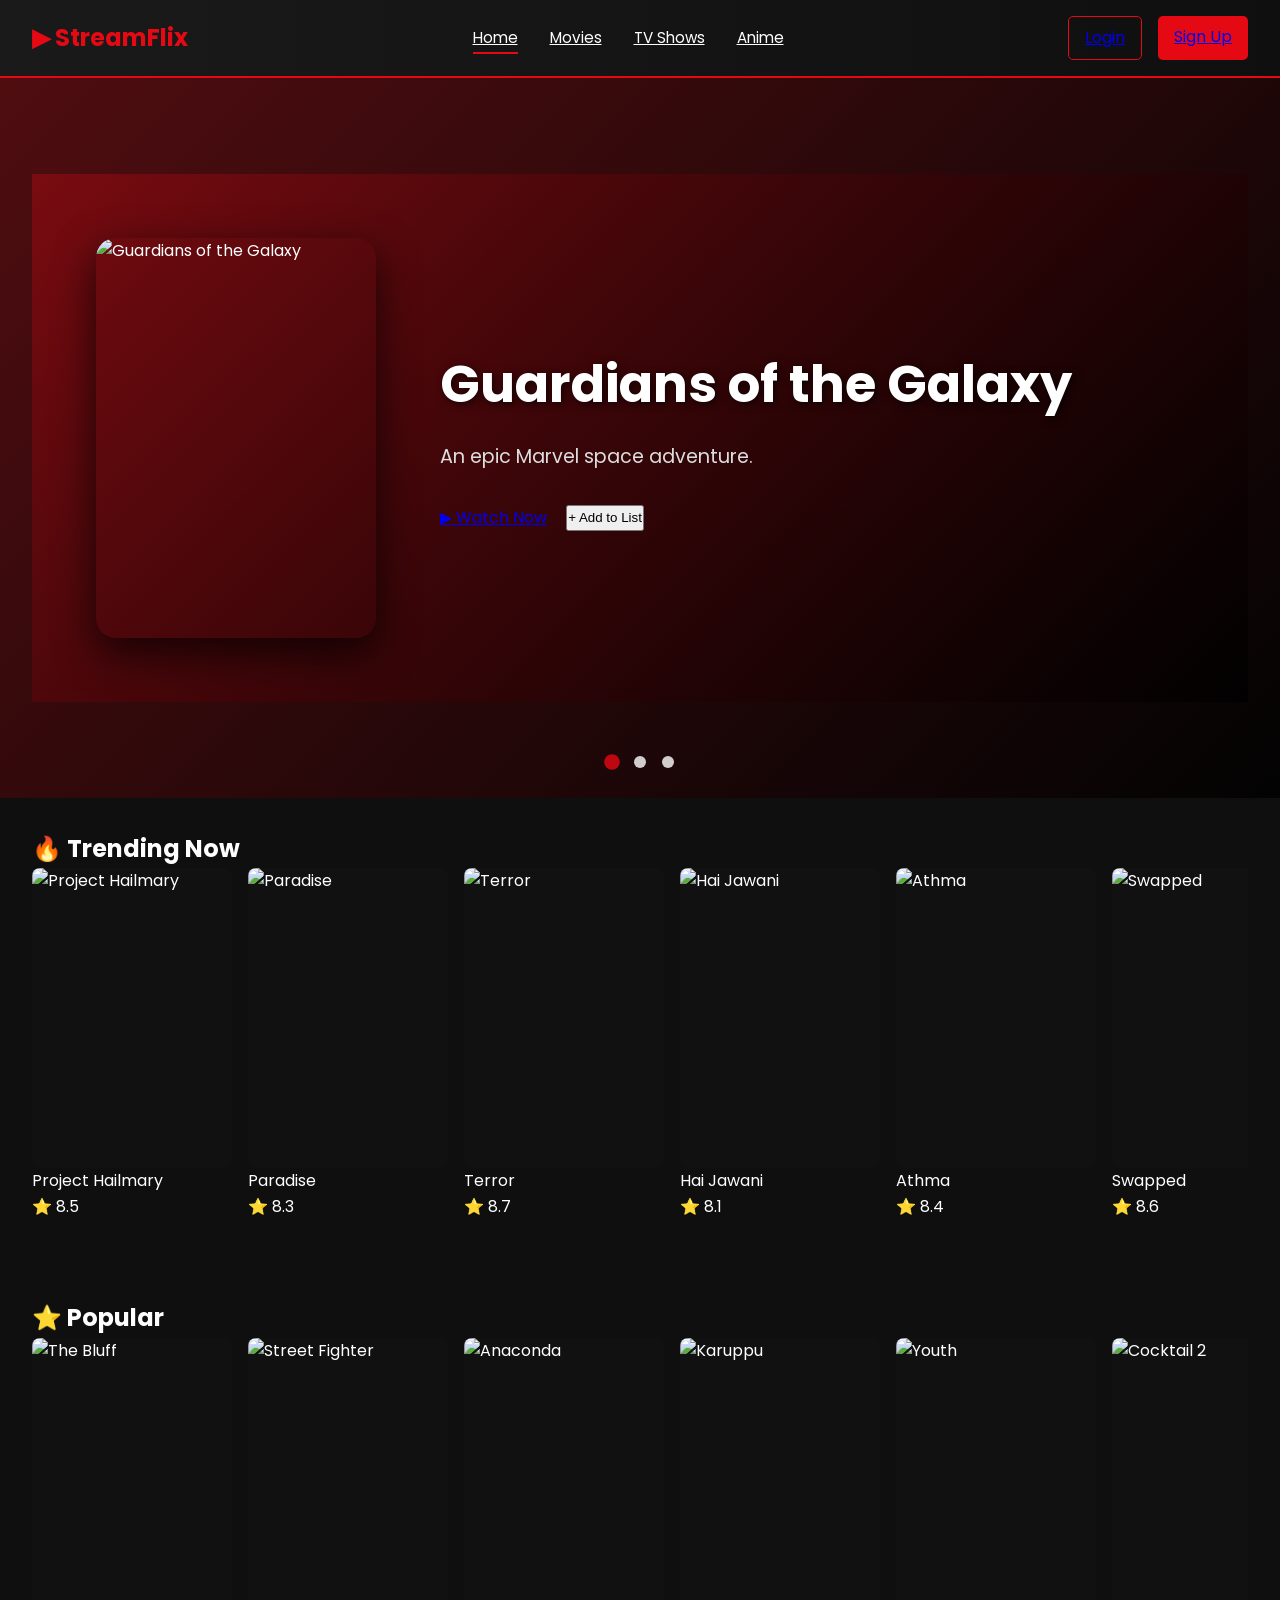
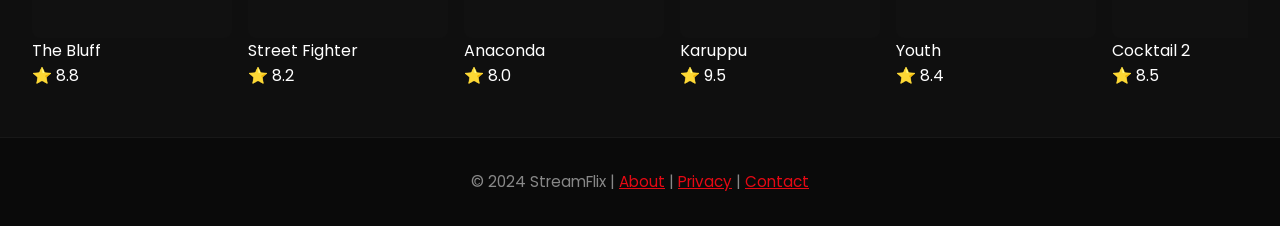
==== index.html @ f0f39991 "Initial commit" ====
<!DOCTYPE html>
<html lang="en">
<head>
    <meta charset="UTF-8">
    <meta name="viewport" content="width=device-width, initial-scale=1.0">
    <title>StreamFlix - Movies & Shows</title>
    <link href="https://fonts.googleapis.com/css2?family=Poppins:wght@600;700&display=swap" rel="stylesheet">
    <link rel="stylesheet" href="style.css">
    <link rel="stylesheet" href="slider.css">
</head>
<body>
    <!-- Navigation -->
    <nav class="navbar">
        <div class="nav-brand">▶ StreamFlix</div>
        <ul class="nav-menu">
            <li><a href="index.html" class="active">Home</a></li>
            <li><a href="movies.html">Movies</a></li>
            <li><a href="tvshows.html">TV Shows</a></li>
            <li><a href="anime.html">Anime</a></li>
        </ul>
        <div class="nav-auth">
            <a href="login.html" class="btn-login">Login</a>
            <a href="signup.html" class="btn-signup">Sign Up</a>
        </div>
    </nav>

    <!-- Hero Slider -->
    <section class="hero" data-slider="slide">
        <input type="radio" name="slide" id="slide1" checked>
        <input type="radio" name="slide" id="slide2">
        <input type="radio" name="slide" id="slide3">

        <div class="slider-wrapper">
            <div class="slider">
                <!-- Slide 1 -->
                <div class="slide">
                    <img src="https://upload.wikimedia.org/wikipedia/en/thumb/3/33/Guardians_of_the_Galaxy_%28film%29_poster.jpg/250px-Guardians_of_the_Galaxy_%28film%29_poster.jpg" alt="Guardians of the Galaxy">
                    <div class="slide-content">
                        <h1>Guardians of the Galaxy</h1>
                        <p>An epic Marvel space adventure.</p>
                        <div class="hero-buttons">
                            <a href="player.html?movie=Guardians of the Galaxy" class="btn-primary">▶ Watch Now</a>
                            <button class="btn-secondary">+ Add to List</button>
                        </div>
                    </div>
                </div>

                <!-- Slide 2 -->
                <div class="slide">
                    <img src="https://preview.redd.it/spiderman-brand-new-day-concept-poster-v0-90occncknsgf1.jpeg?auto=webp&s=f101024e4b8e7c2a72f3ad297567a1ccb210f119" alt="Spider-Man">
                    <div class="slide-content">
                        <h1>Spider-Man Brand New Day</h1>
                        <p>Battle between light and darkness.</p>
                        <div class="hero-buttons">
                            <a href="player.html?movie=Spider-Man" class="btn-primary">▶ Watch Now</a>
                            <button class="btn-secondary">+ Add to List</button>
                        </div>
                    </div>
                </div>

                <!-- Slide 3 -->
                <div class="slide">
                    <img src="https://preview.redd.it/what-do-you-want-to-see-most-in-avengers-doomsday-v0-flc2pue4pdqf1.jpeg?auto=webp&s=c9530c15562750a2f856744afa5f92a88c89a5f5" alt="Avengers">
                    <div class="slide-content">
                        <h1>Avengers Doomsday</h1>
                        <p>Marvel thriller experience.</p>
                        <div class="hero-buttons">
                            <a href="pages/player.html?movie=Avengers" class="btn-primary">▶ Watch Now</a>
                            <button class="btn-secondary">+ Add to List</button>
                        </div>
                    </div>
                </div>
            </div>
        </div>

        <!-- Slider Navigation -->
        <div class="slider-nav">
            <label for="slide1" class="slider-dot"></label>
            <label for="slide2" class="slider-dot"></label>
            <label for="slide3" class="slider-dot"></label>
        </div>
    </section>

    <!-- Trending Now Section -->
    <section class="anime-section">
        <h2>🔥 Trending Now</h2>
        <div class="scroll-container">
            <a href="player.html?movie=Project Hailmary" class="scroll-card">
                <div class="card-image">
                    <img src="https://encrypted-tbn0.gstatic.com/images?q=tbn:ANd9GcRBcioW2vsIKd-ZIs477imI2_GEKXqJrVHQrg&s" alt="Project Hailmary">
                    <div class="card-overlay">
                        <button class="play-icon">▶</button>
                    </div>
                </div>
                <div class="card-title">Project Hailmary</div>
                <div class="card-rating">⭐ 8.5</div>
            </a>

            <a href="player.html?movie=Paradise" class="scroll-card">
                <div class="card-image">
                    <img src="https://cdn.district.in/movies-assets/images/cinema/The-Paradise_Poster-2c67d280-75d9-11f0-8df3-db01d1baa444.jpg" alt="Paradise">
                    <div class="card-overlay">
                        <button class="play-icon">▶</button>
                    </div>
                </div>
                <div class="card-title">Paradise</div>
                <div class="card-rating">⭐ 8.3</div>
            </a>

            <a href="player.html?movie=Terror" class="scroll-card">
                <div class="card-image">
                    <img src="https://encrypted-tbn0.gstatic.com/images?q=tbn:ANd9GcTHAkRx8SAqqfTHfLy3w0Ti-vhT5By474fc2Q&s" alt="Terror">
                    <div class="card-overlay">
                        <button class="play-icon">▶</button>
                    </div>
                </div>
                <div class="card-title">Terror</div>
                <div class="card-rating">⭐ 8.7</div>
            </a>

            <a href="player.html?movie=Hai Jawani" class="scroll-card">
                <div class="card-image">
                    <img src="https://cdn.district.in/movies-assets/images/cinema/Hai-Jawani-Toh-Ishq-Hona-Hai_Cover-ea143d50-4d0b-11f1-ab00-2bad8ba2a996.jpg" alt="Hai Jawani">
                    <div class="card-overlay">
                        <button class="play-icon">▶</button>
                    </div>
                </div>
                <div class="card-title">Hai Jawani</div>
                <div class="card-rating">⭐ 8.1</div>
            </a>

            <a href="player.html?movie=Athma" class="scroll-card">
                <div class="card-image">
                    <img src="https://i.ytimg.com/vi/vEbxDNum6qU/maxresdefault.jpg" alt="Athma">
                    <div class="card-overlay">
                        <button class="play-icon">▶</button>
                    </div>
                </div>
                <div class="card-title">Athma</div>
                <div class="card-rating">⭐ 8.4</div>
            </a>

            <a href="player.html?movie=Swapped" class="scroll-card">
                <div class="card-image">
                    <img src="https://dnm.nflximg.net/api/v6/mAcAr9TxZIVbINe88xb3Teg5_OA/AAAABWy559RcK_PTwyt5V8CttlzLTkTy3cL6qH5QWCn32JVSv22ynH2OghNn5Aw58WtPgfqC7fvyrW8QZIBTL5_FaH18kTXhejs95BYx.jpg?r=0c6" alt="Swapped">
                    <div class="card-overlay">
                        <button class="play-icon">▶</button>
                    </div>
                </div>
                <div class="card-title">Swapped</div>
                <div class="card-rating">⭐ 8.6</div>
            </a>
        </div>
    </section>

    <!-- Popular Section -->
    <section class="anime-section">
        <h2>⭐ Popular</h2>
        <div class="scroll-container">
            <a href="player.html?movie=The Bluff" class="scroll-card">
                <div class="card-image">
                    <img src="https://m.media-amazon.com/images/M/MV5BZDVlYWM2YjAtZTUxMS00OWEwLWI4YWMtNmFhMjU3MDY4OGJkXkEyXkFqcGc@._V1_FMjpg_UX1000_.jpg" alt="The Bluff">
                    <div class="card-overlay">
                        <button class="play-icon">▶</button>
                    </div>
                </div>
                <div class="card-title">The Bluff</div>
                <div class="card-rating">⭐ 8.8</div>
            </a>

            <a href="pages/player.html?movie=Street Fighter" class="scroll-card">
                <div class="card-image">
                    <img src="https://cdn.kinocheck.com/i/ti20j6m42f.jpg" alt="Street Fighter">
                    <div class="card-overlay">
                        <button class="play-icon">▶</button>
                    </div>
                </div>
                <div class="card-title">Street Fighter</div>
                <div class="card-rating">⭐ 8.2</div>
            </a>

            <a href="pages/player.html?movie=Anaconda" class="scroll-card">
                <div class="card-image">
                    <img src="https://encrypted-tbn0.gstatic.com/images?q=tbn:ANd9GcSwXG9XTp2FjR9X4eqUIfO8uK3W_-uOKTthZA&s" alt="Anaconda">
                    <div class="card-overlay">
                        <button class="play-icon">▶</button>
                    </div>
                </div>
                <div class="card-title">Anaconda</div>
                <div class="card-rating">⭐ 8.0</div>
            </a>

            <a href="pages/player.html?movie=Karuppu" class="scroll-card">
                <div class="card-image">
                    <img src="https://jp-cineplex.s3.amazonaws.com/images/1778427294094_mv5bnge3nmy3n2itytyyyi00mmnmlthhmdutywyxyjgxyjhjzdu5xkeyxkfqcgc_v1_.jpg" alt="Karuppu">
                    <div class="card-overlay">
                        <button class="play-icon">▶</button>
                    </div>
                </div>
                <div class="card-title">Karuppu</div>
                <div class="card-rating">⭐ 9.5</div>
            </a>

            <a href="pages/player.html?movie=Youth" class="scroll-card">
                <div class="card-image">
                    <img src="https://m.media-amazon.com/images/M/MV5BN2Q4MDRlMjItNWY5ZC00MGIxLTg3MGQtYTdlOTE5MTY1N2M1XkEyXkFqcGc@._V1_.jpg" alt="Youth">
                    <div class="card-overlay">
                        <button class="play-icon">▶</button>
                    </div>
                </div>
                <div class="card-title">Youth</div>
                <div class="card-rating">⭐ 8.4</div>
            </a>

            <a href="pages/player.html?movie=Cocktail 2" class="scroll-card">
                <div class="card-image">
                    <img src="https://images.bhaskarassets.com/web2images/521/2026/02/20/whatsapp-image-2026-02-20-at-134949_1771576032.jpeg" alt="Cocktail 2">
                    <div class="card-overlay">
                        <button class="play-icon">▶</button>
                    </div>
                </div>
                <div class="card-title">Cocktail 2</div>
                <div class="card-rating">⭐ 8.5</div>
            </a>
        </div>
    </section>

    <!-- Footer -->
    <footer class="footer">
    <p>&copy; 2024 StreamFlix | <a href="about.html">About</a> | <a href="privacy.html">Privacy</a> | <a href="#">Contact</a></p>
</footer>

    <script src="slider.js"></script>
    <script src="player.js"></script>

</body>
</html>
---- style.css ----
:root{
  --bg: #0f0f0f;
  --surface: #111;
  --accent: #e50914;
  --muted: #bbb;
  --glass: rgba(255,255,255,0.05);
  --glass-2: rgba(255,255,255,0.1);
  --gold: #ffd700;
  --page-max-width: 1400px;
}

/* ======== GLOBAL ======== */
*{margin:0;padding:0;box-sizing:border-box}
html,body{height:100%}
body{
  font-family: 'Poppins', sans-serif;
  background: var(--bg);
  color:#fff;
  line-height:1.6;
  overflow-x:hidden;
}

/* ======== NAVBAR ======== */
.navbar{
  background: linear-gradient(90deg,#1a1a1a 0%, #0f0f0f 100%);
  padding:1rem 2rem;
  display:flex;
  justify-content:space-between;
  align-items:center;
  border-bottom:2px solid var(--accent);
  position:sticky;
  top:0;
  z-index:1000;
  flex-wrap:wrap;
}
.nav-brand{font-size:1.5rem;font-weight:700;color:var(--accent)}
.nav-menu{display:flex;list-style:none;gap:2rem}
.nav-menu a{position:relative;font-size:0.95rem;transition:0.25s;color:inherit}
.nav-menu a::after{
  content:'';position:absolute;bottom:-6px;left:0;width:0;height:2px;background:var(--accent);transition:0.25s;
}
.nav-menu a:hover::after,.nav-menu a.active::after{width:100%}
.nav-auth{display:flex;gap:1rem}
.btn-login{border:1px solid var(--accent);padding:0.5rem 1rem;border-radius:5px;transition:0.25s}
.btn-login:hover{background:var(--accent);color:#fff}
.btn-signup{background:var(--accent);padding:0.5rem 1rem;border-radius:5px;transition:0.25s}
.btn-signup:hover{background:#b20710;transform:scale(1.05)}

/* ======== HERO / SLIDER ======== */
.hero{
  width:100%;
  height:80vh;
  position:relative;
  background: linear-gradient(135deg, rgba(229,9,20,0.3), rgba(0,0,0,0.8)),
              url('https://via.placeholder.com/1200x500?text=Hero+Banner') center/cover no-repeat;
  padding:6rem 2rem;
  color:#fff;
  overflow:hidden;
  animation:fadeIn .8s ease-in;
}
@keyframes fadeIn{from{opacity:0}to{opacity:1}}
.hero-content{max-width:520px}
.hero h1{font-size:3rem;margin-bottom:1rem}
.hero p{font-size:1.1rem;color:var(--muted);margin-bottom:1.5rem}
.hero-btns{display:flex;gap:1rem;flex-wrap:wrap}

/* small slider logic (keeps compatibility if you use radio inputs) */
.slider{width:300%;height:100%;display:flex;transition:0.5s}
.slide{width:100%;flex-shrink:0;display:flex;align-items:center;gap:3rem;padding:3rem}
.slide img{width:280px;height:400px;border-radius:20px;object-fit:cover;box-shadow:0 10px 30px rgba(0,0,0,0.6);transition:0.4s}
.slide img:hover{transform:scale(1.05)}
.slide-content h1{font-size:2.5rem;margin-bottom:0.5rem}
.slide-content p{font-size:1.05rem;color:var(--muted);margin-bottom:1rem}
.play-btn{padding:12px 26px;border-radius:30px;border:none;background:var(--accent);color:#fff;cursor:pointer;transition:0.25s}
.play-btn:hover{background:#fff;color:#000;transform:scale(1.03)}

/* radio-driven slider (if you use inputs with ids #slide1 #slide2 #slide3) */
#slide1:checked ~ .slider{transform:translateX(0)}
#slide2:checked ~ .slider{transform:translateX(-100%)}
#slide3:checked ~ .slider{transform:translateX(-200%)}

/* slider nav dots container (use .slider-nav in markup) */
.slider-nav{position:absolute;bottom:20px;left:50%;transform:translateX(-50%);display:flex;gap:.5rem}
.slider-nav label{width:12px;height:12px;background:#fff;border-radius:50%;display:inline-block;cursor:pointer;opacity:.8}

/* ======== SECTIONS & PAGE LAYOUT ======== */
.section{display:flex;flex-direction:column;align-items:center;justify-content:center;width:100%;padding:40px 60px;box-sizing:border-box}
.page-header{max-width:var(--page-max-width);width:100%;margin:40px auto 0;padding:0 60px;box-sizing:border-box;text-align:center}
.page-header h1{font-size:2.5rem;margin-bottom:16px}
.page-header img{width:100%;height:350px;object-fit:cover;border-radius:10px;display:block}

/* ======== MOVIES GRID ======== */
.movies-grid{
  width:100%;
  max-width:var(--page-max-width);
  display:grid;
  grid-template-columns:repeat(auto-fit,minmax(220px,1fr));
  gap:24px;
  padding:40px 60px;
  box-sizing:border-box;
  margin:0 auto;
}
.card{
  background:var(--surface);
  border-radius:12px;
  overflow:hidden;
  transition:transform .25s, box-shadow .25s;
  text-align:center;
  display:flex;
  flex-direction:column;
}
.card:hover{transform:scale(1.05);box-shadow:0 10px 30px rgba(0,0,0,0.6)}
.card img{width:100%;height:320px;object-fit:cover;display:block}
.card-info{padding:14px}
.card-info h3{color:#fff;margin-bottom:8px;font-size:1.05rem}
.card-info p{color:var(--muted);font-size:.95rem}

/* horizontal scroll container (used on home index) */
.movies-container{display:flex;gap:1rem;overflow-x:auto;padding-bottom:1rem;scroll-behavior:smooth}
.movies-container::-webkit-scrollbar{height:8px}
.movies-container::-webkit-scrollbar-thumb{background:var(--accent);border-radius:6px}

/* ======== AUTH BOX ======== */
.auth-section{min-height:calc(100vh - 80px);display:flex;align-items:center;justify-content:center;padding:2rem}
.auth-box{background:var(--glass);border:1px solid var(--glass-2);padding:2.5rem;border-radius:10px;width:100%;max-width:420px;backdrop-filter:blur(6px)}
.auth-box h1{font-size:1.6rem;margin-bottom:.5rem}
.auth-box p{color:#aaa;margin-bottom:1rem}
.auth-box form{display:flex;flex-direction:column;gap:1rem}
.auth-box input{padding:.75rem;border-radius:6px;border:1px solid rgba(255,255,255,0.12);background:transparent;color:#fff}
.auth-box input:focus{outline:none;border-color:var(--accent);box-shadow:0 0 8px rgba(229,9,20,0.2)}
.auth-box label{display:flex;align-items:center;gap:.5rem;color:#aaa}
.auth-box button{margin-top:.5rem}

/* ======== ABOUT & FEATURES ======== */
.about-content{max-width:900px;margin:0 auto;padding:40px 20px}
.features{display:grid;grid-template-columns:repeat(auto-fit,minmax(200px,1fr));gap:1.5rem;margin-top:1.5rem}
.feature{background:rgba(229,9,20,0.08);padding:1.2rem;border-radius:8px;border-left:4px solid var(--accent)}
.feature h3{margin-bottom:.5rem}

/* ======== FOOTER ======== */
.footer{background:#0a0a0a;border-top:1px solid rgba(255,255,255,0.06);padding:2rem;text-align:center;color:#888;font-size:.95rem}
.footer a{color:var(--accent)}
.footer a:hover{color:var(--gold)}

/* ======== ANIME / NETFLIX-STYLE ROWS ======== */
.anime-hero{position:relative;width:100%;height:450px;overflow:hidden;margin-bottom:2rem}
.anime-hero img{width:100%;height:100%;object-fit:cover}
.hero-overlay{position:absolute;inset:0;background:linear-gradient(90deg, rgba(15,15,15,.9) 0%, rgba(15,15,15,.5) 50%, transparent 100%);display:flex;flex-direction:column;justify-content:flex-end;padding:3rem}
.hero-overlay h1{font-size:3.2rem;margin-bottom:1rem;font-weight:700}
.hero-overlay p{font-size:1.05rem;color:var(--muted);margin-bottom:1rem}
.anime-section{max-width:var(--page-max-width);margin:0 auto;padding:2rem}
.scroll-container{display:flex;gap:1rem;overflow-x:auto;scroll-behavior:smooth;padding-bottom:1rem;-webkit-overflow-scrolling:touch}
.scroll-card{flex:0 0 200px;display:block;text-decoration:none;color:inherit;transition:0.25s}
.card-image{position:relative;width:100%;height:300px;border-radius:8px;overflow:hidden;background:#111}
.card-image img{width:100%;height:100%;object-fit:cover;transition:0.4s}
.scroll-card:hover .card-image img{transform:scale(1.15)}
.card-overlay{position:absolute;inset:0;background:linear-gradient(180deg,transparent 0%,rgba(0,0,0,.8)100%);display:flex;align-items:center;justify-content:center;opacity:0;transition:.25s}
.scroll-card:hover .card-overlay{opacity:1}
.play-icon{width:60px;height:60px;background:var(--accent);color:#fff;border-radius:50%;display:flex;align-items:center;justify-content:center;font-size:1.6rem;box-shadow:0 5px 20px rgba(229,9,20,.45)}

/* ======== RESPONSIVE ======== */
@media (max-width:1024px){
  .hero{padding:4rem 1rem;height:60vh}
  .hero h1{font-size:2.2rem}
  .movies-grid{grid-template-columns:repeat(auto-fit,minmax(180px,1fr));padding:30px}
  .card img{height:260px}
  .anime-hero{height:350px}
  .card-image{height:250px}
}
@media (max-width:768px){
  .nav-menu{gap:1rem;font-size:.9rem}
  .hero{padding:3rem 1rem;height:50vh}
  .hero h1{font-size:1.8rem}
  .movies-grid{grid-template-columns:repeat(auto-fill,minmax(140px,1fr));gap:16px;padding:20px}
  .card img{height:210px}
  .card{width:100%}
  .auth-box{padding:1.25rem}
}
@media (max-width:480px){
  .nav-menu{flex-direction:column;gap:.6rem}
  .hero{padding:2rem 1rem;height:38vh}
  .hero h1{font-size:1.4rem}
  .movies-grid{grid-template-columns:repeat(auto-fill,minmax(120px,1fr));gap:10px;padding:16px}
  .card img{height:180px}
  .card{width:100%}
  .scroll-card{flex:0 0 140px}
}
/* ======== RELATED VIDEOS WITH IMAGES ======== */
.related-videos {
    display: flex;
    flex-direction: column;
    gap: 1.2rem;
}

.related-item {
    display: flex;
    gap: 1rem;
    padding: 0.8rem;
    background: rgba(255, 255, 255, 0.03);
    border-radius: 8px;
    cursor: pointer;
    transition: 0.3s;
    text-decoration: none;
    color: inherit;
    border: 1px solid rgba(255, 255, 255, 0.1);
}

.related-item:hover {
    background: rgba(229, 9, 20, 0.15);
    transform: translateX(8px);
    border-color: #e50914;
}

.related-item img {
    width: 70px;
    height: 105px;
    object-fit: cover;
    border-radius: 5px;
    flex-shrink: 0;
    box-shadow: 0 4px 10px rgba(0, 0, 0, 0.5);
}

.related-info {
    flex: 1;
    display: flex;
    flex-direction: column;
    justify-content: center;
}

.related-info h4 {
    font-size: 0.9rem;
    margin: 0 0 0.3rem 0;
    font-weight: 600;
    color: #fff;
    line-height: 1.3;
}

.related-info p {
    font-size: 0.75rem;
    color: #bbb;
    margin: 0;
}

.related-info p strong {
    color: #ffd700;
}

@media (max-width: 768px) {
    .related-item {
        gap: 0.8rem;
        padding: 0.6rem;
    }

    .related-item img {
        width: 60px;
        height: 90px;
    }

    .related-info h4 {
        font-size: 0.85rem;
    }

    .related-info p {
        font-size: 0.7rem;
    }
}
---- slider.css ----
/* ======== UNIVERSAL SLIDER STYLES ======== */

/* Hide all radio inputs */
input[type="radio"][name*="slide"] {
    display: none;
}

/* Slider Container */
[data-slider] {
    position: relative;
    width: 100%;
    overflow: hidden;
}

/* Slider Wrapper */
.slider-wrapper {
    position: relative;
    width: 100%;
    height: 100%;
    overflow: hidden;
}

/* Main Slider */
.slider {
    display: flex;
    width: 300%;
    height: 100%;
    transition: transform 0.8s ease-in-out;
}

/* Individual Slide */
.slide {
    width: 33.333%;
    height: 100%;
    display: flex;
    align-items: center;
    gap: 4rem;
    padding: 4rem;
    background: linear-gradient(135deg, rgba(229,9,20,0.3), rgba(0,0,0,0.8));
    box-sizing: border-box;
    flex-shrink: 0;
}

/* Slide Image */
.slide img {
    width: 280px;
    height: 400px;
    border-radius: 20px;
    object-fit: cover;
    box-shadow: 0 15px 40px rgba(0,0,0,0.7);
    transition: 0.4s;
}

.slide img:hover {
    transform: scale(1.08) rotate(-2deg);
}

/* Slide Content */
.slide-content {
    flex: 1;
    color: white;
}

.slide-content h1 {
    font-size: 3.2rem;
    margin-bottom: 1rem;
    font-weight: 700;
    text-shadow: 2px 2px 8px rgba(0,0,0,0.7);
}

.slide-content p {
    font-size: 1.2rem;
    color: #ddd;
    margin-bottom: 2rem;
    line-height: 1.6;
}

/* Slider Buttons */
.hero-buttons {
    display: flex;
    gap: 1.2rem;
    flex-wrap: wrap;
}

/* Slider Navigation Dots Container */
.slider-nav {
    position: absolute;
    bottom: 30px;
    left: 50%;
    transform: translateX(-50%);
    display: flex;
    gap: 1rem;
    z-index: 100;
}

/* Slider Dots */
.slider-dot {
    width: 14px;
    height: 14px;
    background: rgba(255,255,255,0.5);
    border-radius: 50%;
    cursor: pointer;
    transition: 0.3s;
    display: block;
}

.slider-dot:hover {
    background: rgba(255,255,255,0.8);
    transform: scale(1.15);
}

/* Active Dot Styling */
input[name*="slide"]:nth-child(1):checked ~ .slider-wrapper .slider {
    transform: translateX(0);
}

input[name*="slide"]:nth-child(2):checked ~ .slider-wrapper .slider {
    transform: translateX(-33.333%);
}

input[name*="slide"]:nth-child(3):checked ~ .slider-wrapper .slider {
    transform: translateX(-66.666%);
}

/* Specific dot highlighting */
[data-slider="slide"] input:nth-of-type(1):checked ~ .slider-nav .slider-dot:nth-child(1),
[data-slider="slide"] input:nth-of-type(2):checked ~ .slider-nav .slider-dot:nth-child(2),
[data-slider="slide"] input:nth-of-type(3):checked ~ .slider-nav .slider-dot:nth-child(3),
[data-slider="anime-slide"] input:nth-of-type(1):checked ~ .slider-nav .slider-dot:nth-child(1),
[data-slider="anime-slide"] input:nth-of-type(2):checked ~ .slider-nav .slider-dot:nth-child(2),
[data-slider="anime-slide"] input:nth-of-type(3):checked ~ .slider-nav .slider-dot:nth-child(3),
[data-slider="movies-slide"] input:nth-of-type(1):checked ~ .slider-nav .slider-dot:nth-child(1),
[data-slider="movies-slide"] input:nth-of-type(2):checked ~ .slider-nav .slider-dot:nth-child(2),
[data-slider="movies-slide"] input:nth-of-type(3):checked ~ .slider-nav .slider-dot:nth-child(3),
[data-slider="tvshows-slide"] input:nth-of-type(1):checked ~ .slider-nav .slider-dot:nth-child(1),
[data-slider="tvshows-slide"] input:nth-of-type(2):checked ~ .slider-nav .slider-dot:nth-child(2),
[data-slider="tvshows-slide"] input:nth-of-type(3):checked ~ .slider-nav .slider-dot:nth-child(3) {
    background: #e50914;
    transform: scale(1.3);
}

/* ======== RESPONSIVE ======== */
@media (max-width: 1024px) {
    .slide {
        gap: 2.5rem;
        padding: 3rem;
    }

    .slide img {
        width: 250px;
        height: 350px;
    }

    .slide-content h1 {
        font-size: 2.4rem;
    }

    .slide-content p {
        font-size: 1rem;
    }
}

@media (max-width: 768px) {
    .slide {
        flex-direction: column;
        text-align: center;
        gap: 1.5rem;
        padding: 2rem 1rem;
    }

    .slide img {
        width: 200px;
        height: 280px;
    }

    .slide-content h1 {
        font-size: 1.8rem;
    }

    .slide-content p {
        font-size: 0.95rem;
    }

    .hero-buttons {
        justify-content: center;
    }

    .slider-nav {
        bottom: 20px;
        gap: 0.8rem;
    }

    .slider-dot {
        width: 12px;
        height: 12px;
    }
}

@media (max-width: 480px) {
    .slide {
        flex-direction: column;
        padding: 1.5rem 1rem;
        gap: 1rem;
    }

    .slide img {
        width: 150px;
        height: 210px;
    }

    .slide-content h1 {
        font-size: 1.3rem;
    }

    .slide-content p {
        font-size: 0.85rem;
        margin-bottom: 1rem;
    }

    .hero-buttons {
        flex-direction: column;
        width: 100%;
    }

    .btn-primary,
    .btn-secondary {
        width: 100%;
        padding: 0.6rem;
        font-size: 0.8rem;
    }

    .slider-nav {
        bottom: 15px;
        gap: 0.6rem;
    }

    .slider-dot {
        width: 10px;
        height: 10px;
    }
}
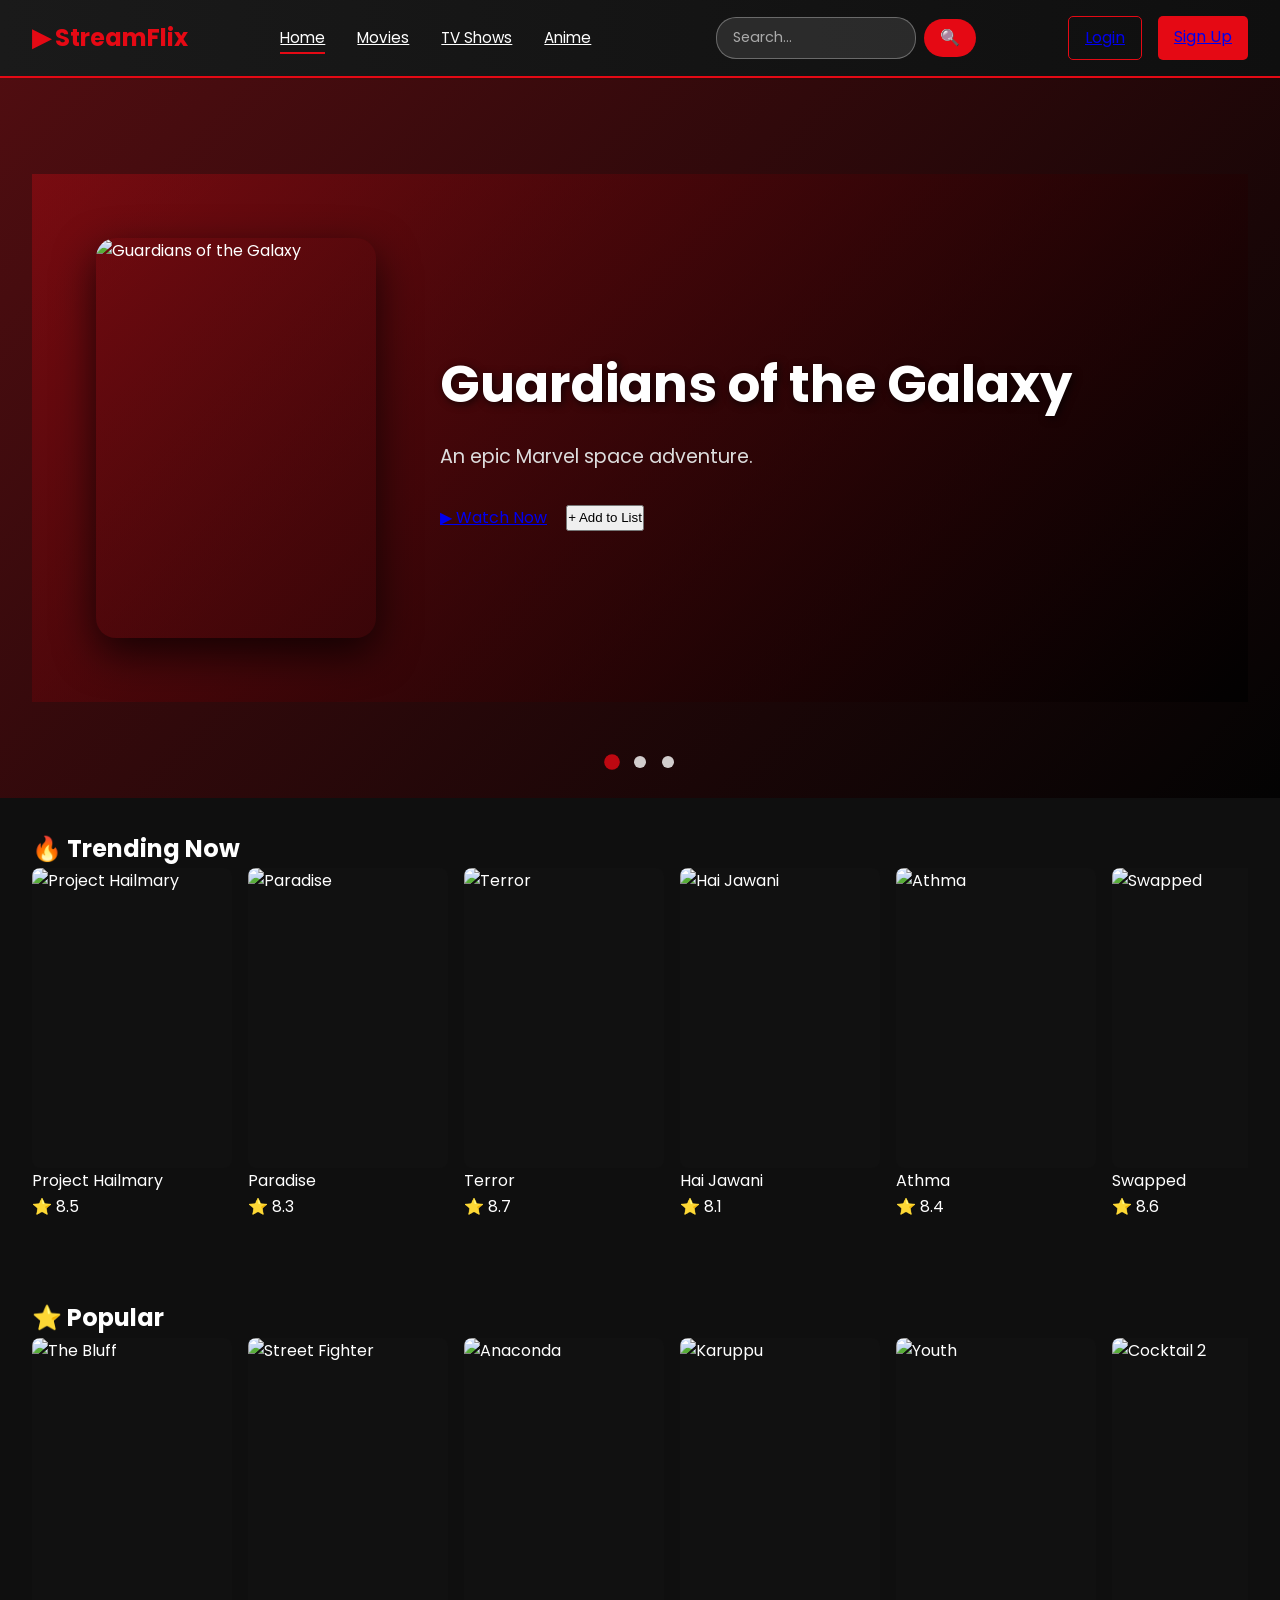
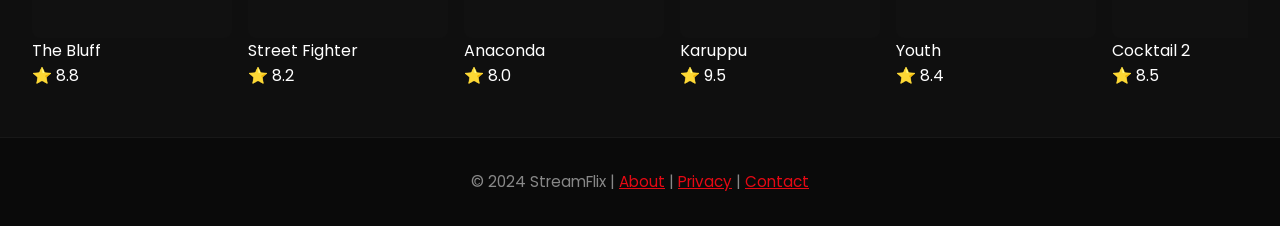
==== commit 1394ebe5: "second" ====
--- a/index.html
+++ b/index.html
@@ -18,6 +18,11 @@
             <li><a href="tvshows.html">TV Shows</a></li>
             <li><a href="anime.html">Anime</a></li>
         </ul>
+        <!-- Simple Search Bar -->
+<div class="simple-search">
+    <input type="text" id="simpleSearch" placeholder="Search..." class="simple-search-input">
+    <button class="simple-search-btn">🔍</button>
+</div>
         <div class="nav-auth">
             <a href="login.html" class="btn-login">Login</a>
             <a href="signup.html" class="btn-signup">Sign Up</a>
@@ -168,7 +173,7 @@
                 <div class="card-rating">⭐ 8.8</div>
             </a>
 
-            <a href="pages/player.html?movie=Street Fighter" class="scroll-card">
+            <a href="player.html?movie=Street Fighter" class="scroll-card">
                 <div class="card-image">
                     <img src="https://cdn.kinocheck.com/i/ti20j6m42f.jpg" alt="Street Fighter">
                     <div class="card-overlay">
@@ -179,7 +184,7 @@
                 <div class="card-rating">⭐ 8.2</div>
             </a>
 
-            <a href="pages/player.html?movie=Anaconda" class="scroll-card">
+            <a href="player.html?movie=Anaconda" class="scroll-card">
                 <div class="card-image">
                     <img src="https://encrypted-tbn0.gstatic.com/images?q=tbn:ANd9GcSwXG9XTp2FjR9X4eqUIfO8uK3W_-uOKTthZA&s" alt="Anaconda">
                     <div class="card-overlay">
@@ -190,7 +195,7 @@
                 <div class="card-rating">⭐ 8.0</div>
             </a>
 
-            <a href="pages/player.html?movie=Karuppu" class="scroll-card">
+            <a href="player.html?movie=Karuppu" class="scroll-card">
                 <div class="card-image">
                     <img src="https://jp-cineplex.s3.amazonaws.com/images/1778427294094_mv5bnge3nmy3n2itytyyyi00mmnmlthhmdutywyxyjgxyjhjzdu5xkeyxkfqcgc_v1_.jpg" alt="Karuppu">
                     <div class="card-overlay">
@@ -201,7 +206,7 @@
                 <div class="card-rating">⭐ 9.5</div>
             </a>
 
-            <a href="pages/player.html?movie=Youth" class="scroll-card">
+            <a href="player.html?movie=Youth" class="scroll-card">
                 <div class="card-image">
                     <img src="https://m.media-amazon.com/images/M/MV5BN2Q4MDRlMjItNWY5ZC00MGIxLTg3MGQtYTdlOTE5MTY1N2M1XkEyXkFqcGc@._V1_.jpg" alt="Youth">
                     <div class="card-overlay">
@@ -212,7 +217,7 @@
                 <div class="card-rating">⭐ 8.4</div>
             </a>
 
-            <a href="pages/player.html?movie=Cocktail 2" class="scroll-card">
+            <a href="player.html?movie=Cocktail 2" class="scroll-card">
                 <div class="card-image">
                     <img src="https://images.bhaskarassets.com/web2images/521/2026/02/20/whatsapp-image-2026-02-20-at-134949_1771576032.jpeg" alt="Cocktail 2">
                     <div class="card-overlay">
@@ -232,6 +237,7 @@
 
     <script src="slider.js"></script>
     <script src="player.js"></script>
+    <script src="search.js"></script>
 
 </body>
 </html>
--- a/style.css
+++ b/style.css
@@ -263,4 +263,82 @@
     .related-info p {
         font-size: 0.7rem;
     }
+}
+/* ======== SIMPLE SEARCH BAR ======== */
+.simple-search {
+    display: flex;
+    align-items: center;
+    gap: 0.5rem;
+    margin-left: 2rem;
+}
+
+.simple-search-input {
+    padding: 0.6rem 1rem;
+    border: 1px solid rgba(255, 255, 255, 0.3);
+    border-radius: 20px;
+    background: rgba(255, 255, 255, 0.1);
+    color: #fff;
+    font-size: 0.9rem;
+    font-family: 'Poppins', sans-serif;
+    outline: none;
+    transition: all 0.3s;
+    width: 200px;
+}
+
+.simple-search-input::placeholder {
+    color: rgba(255, 255, 255, 0.6);
+}
+
+.simple-search-input:focus {
+    background: rgba(255, 255, 255, 0.15);
+    border-color: #e50914;
+    box-shadow: 0 0 10px rgba(229, 9, 20, 0.3);
+}
+
+.simple-search-btn {
+    padding: 0.6rem 1rem;
+    background: #e50914;
+    border: none;
+    border-radius: 20px;
+    color: #fff;
+    font-size: 1rem;
+    cursor: pointer;
+    transition: all 0.3s;
+}
+
+.simple-search-btn:hover {
+    background: #b20710;
+    transform: scale(1.05);
+}
+
+@media (max-width: 768px) {
+    .simple-search {
+        margin-left: 1rem;
+    }
+
+    .simple-search-input {
+        width: 150px;
+        padding: 0.5rem 0.8rem;
+        font-size: 0.8rem;
+    }
+
+    .simple-search-btn {
+        padding: 0.5rem 0.8rem;
+        font-size: 0.9rem;
+    }
+}
+
+@media (max-width: 480px) {
+    .simple-search {
+        margin-left: 0.5rem;
+    }
+
+    .simple-search-input {
+        width: 120px;
+        padding: 0.5rem 0.6rem;
+    }
+
+    .simple-search-btn {
+        padding: 0.5rem 0.6rem;
+    }
 }
